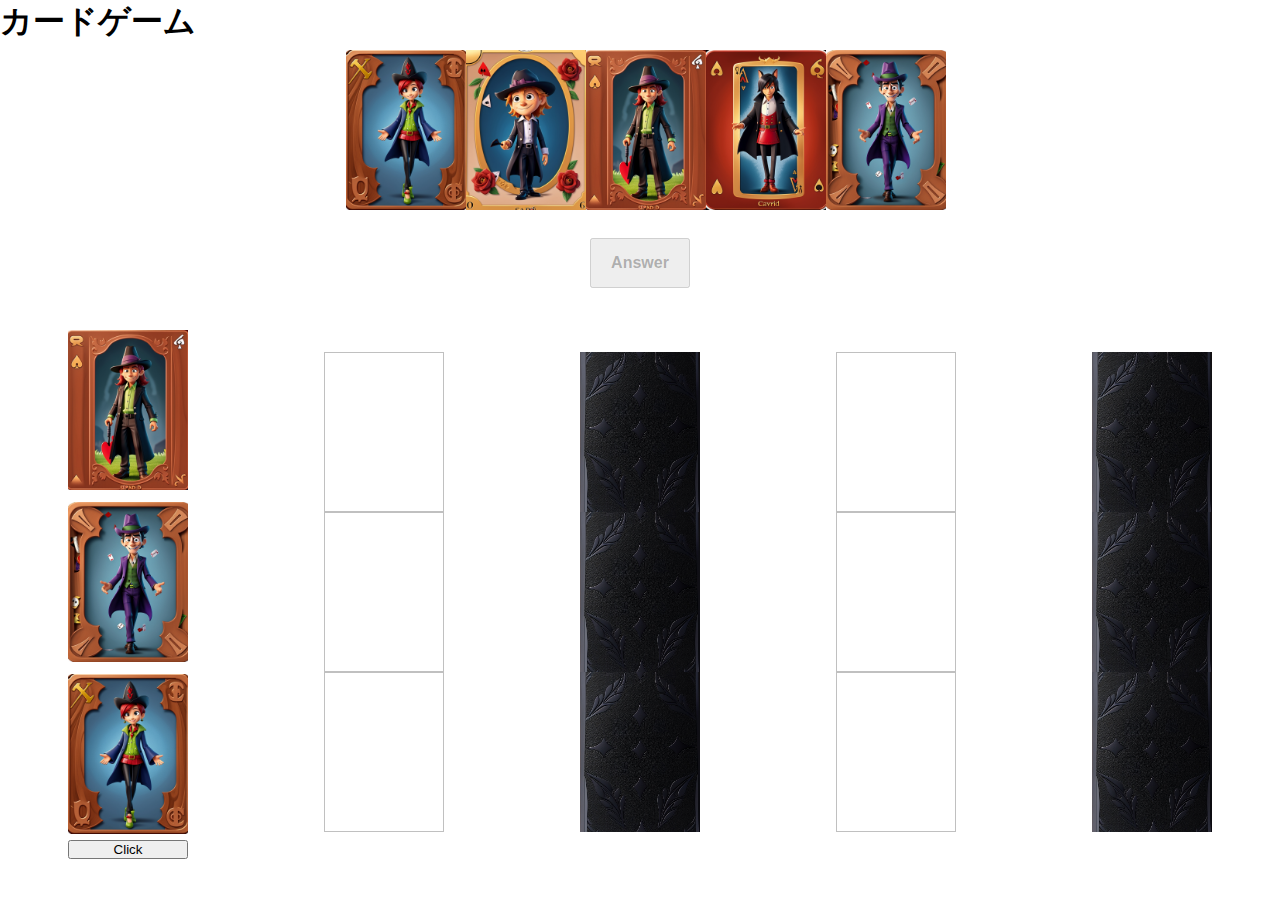
==== FiveOne/index.html @ ff5e8ed1 "Add files via upload" ====
<!DOCTYPE html>
<html lang="ja">

<head>
    <meta charset="UTF-8">
    <meta name="viewport" content="width=device-width, initial-scale=1.0">
    <link rel="stylesheet" href="css/style.css">
    <title>カードゲーム</title>
</head>

<body>
    <h1>カードゲーム</h1>
    <div id="answer" class="flex center">
        <label for="A"><input type="radio" name="answer" id="A"><img src="img/A.jpg" alt="A"></label>
        <label for="B"><input type="radio" name="answer" id="B"><img src="img/B.jpg" alt="B"></label>
        <label for="C"><input type="radio" name="answer" id="C"><img src="img/C.jpg" alt="C"></label>
        <label for="D"><input type="radio" name="answer" id="D"><img src="img/D.jpg" alt="D"></label>
        <label for="J"><input type="radio" name="answer" id="J"><img src="img/J.jpg" alt="J"></label>
    </div>
    <!-- <img src="img/B.jpg" alt="B"> -->
    <!-- <img src="img/C.jpg" alt="C"> -->
    <!-- <img src="img/D.jpg" alt="D"> -->
    <!-- <img src="img/J.jpg" alt="J"> -->
    <!-- <img src="img/back.jpg" alt="back"> -->
    <br>
    <input id="answerbutton" type="button" value="Answer" onclick="answercheck()" />
    <span></span>
    <br><br>
    <div class="flex around">
        <div id="owncard" class="flex column">
            <label for="first" class="flex center"><input type="checkbox" id="first" name="option" value="value1"><img
                    src="img/A.jpg" alt="A"></label>
            <label for="second" class="flex center"><input type="checkbox" id="second" name="option" value="value2"><img
                    src="img/B.jpg" alt="B"></label>
            <label for="third" class="flex center"><input type="checkbox" id="third" name="option" value="value3"><img
                    src="img/C.jpg" alt="C"></label>
            <input id="throw" type="button" value="Click" onclick="getSelectedValues()" />
        </div>
        <div id="throwaway" class="flex column center">
            <img>
            <img>
            <img>
        </div>
        <div id="answercard" class="flex column center">
            <img src="img/back.jpg" alt="back">
            <img src="img/back.jpg" alt="back">
            <img src="img/back.jpg" alt="back">
        </div>
        <div id="aithrowaway" class="flex column center">
            <img>
            <img>
            <img>
        </div>
        <div class="flex column center">
            <img src="img/back.jpg" alt="back">
            <img src="img/back.jpg" alt="back">
            <img src="img/back.jpg" alt="back">
        </div>
    </div>
    <script src="js/script.js"></script>
</body>

</html>
---- FiveOne/css/style.css ----
* {
    margin: 0;
    padding: 0;
    /* outline: 2px solid #000; */
}

/* label {
    padding: 10%;
} */

/* input[type=checkbox]:checked ~ label{ */
input[type=checkbox]:checked~img {
    background-color: #f41f98;
}

input[type=radio]:checked~img {
    background-color: #390ec7;
}

input[type=checkbox] {
    display: none;
}

input[type=radio] {
    display: none;
}

#answerbutton{
    font-size: 16px;
    font-weight: bold;
    display: block;
    margin-inline: auto;
    width: 100px;
    height: 50px;
}

img {
    width: 120px;
    height: 160px;
    object-fit: cover;
}

#answer img {
    padding: 5%;
}

#owncard img {
    padding: 5%;
}

.flex {
    display: flex;
}

.center {
    align-items: center;
    justify-content: center;
}

.around {
    justify-content: space-around;
}

.column {
    flex-flow: column;
}

@media screen and (max-width: 480px) {
    img {
        width: 50px;
        height: 100px;
        object-fit: cover;
    }
}
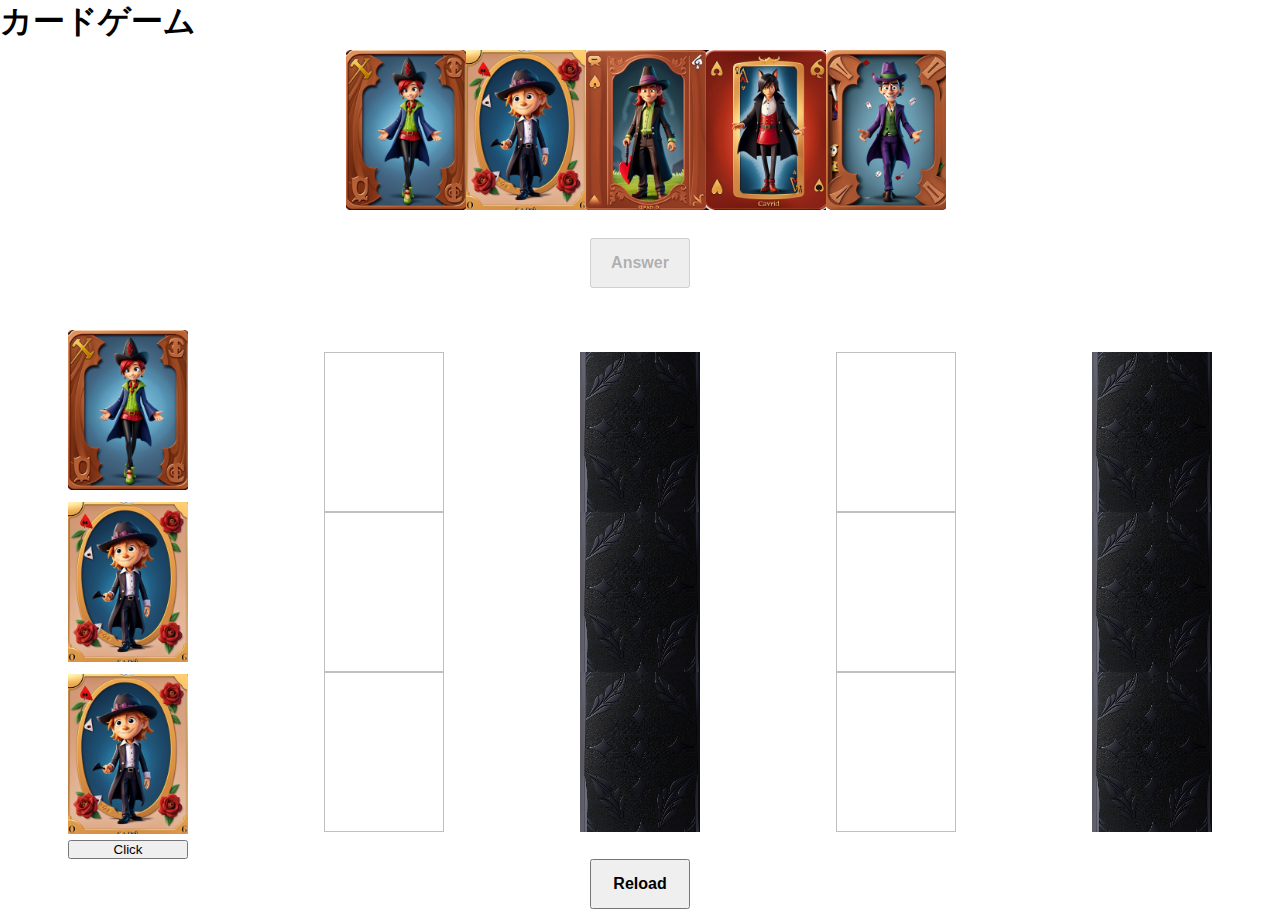
==== commit 847986f3: "Add files via upload" ====
--- a/FiveOne/index.html
+++ b/FiveOne/index.html
@@ -57,6 +57,7 @@
             <img src="img/back.jpg" alt="back">
         </div>
     </div>
+    <input type="button" value="Reload" onclick="window.location.reload();" />
     <script src="js/script.js"></script>
 </body>
 
--- a/FiveOne/css/style.css
+++ b/FiveOne/css/style.css
@@ -25,7 +25,7 @@
     display: none;
 }
 
-#answerbutton{
+input[type=button]:not([id="throw"]){
     font-size: 16px;
     font-weight: bold;
     display: block;
@@ -46,6 +46,11 @@
 
 #owncard img {
     padding: 5%;
+}
+
+span{
+    display: block;
+    text-align: center;
 }
 
 .flex {
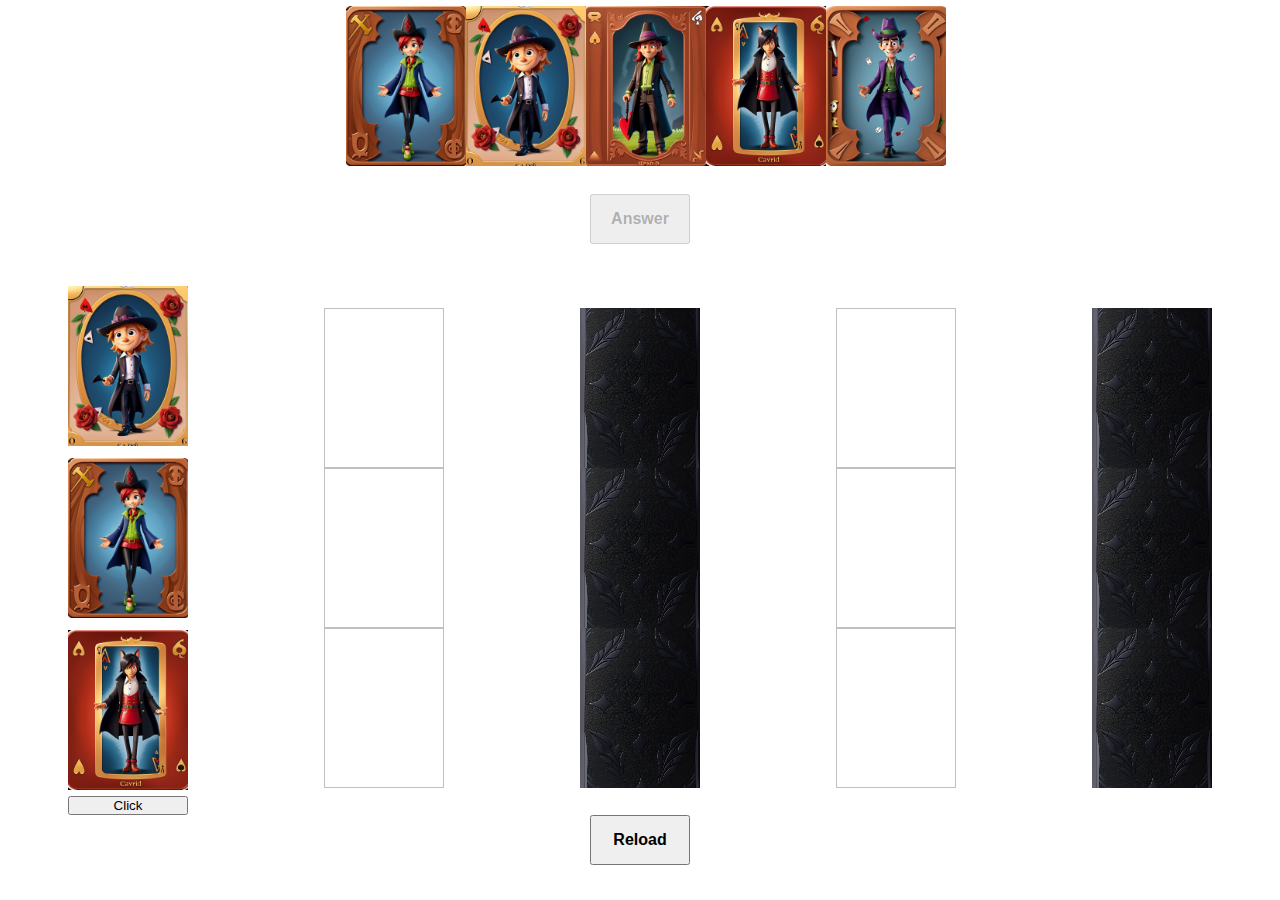
==== commit 1a3cc26a: "Add files via upload" ====
--- a/FiveOne/index.html
+++ b/FiveOne/index.html
@@ -9,7 +9,7 @@
 </head>
 
 <body>
-    <h1>カードゲーム</h1>
+    <!-- <h1>カードゲーム</h1> -->
     <div id="answer" class="flex center">
         <label for="A"><input type="radio" name="answer" id="A"><img src="img/A.jpg" alt="A"></label>
         <label for="B"><input type="radio" name="answer" id="B"><img src="img/B.jpg" alt="B"></label>
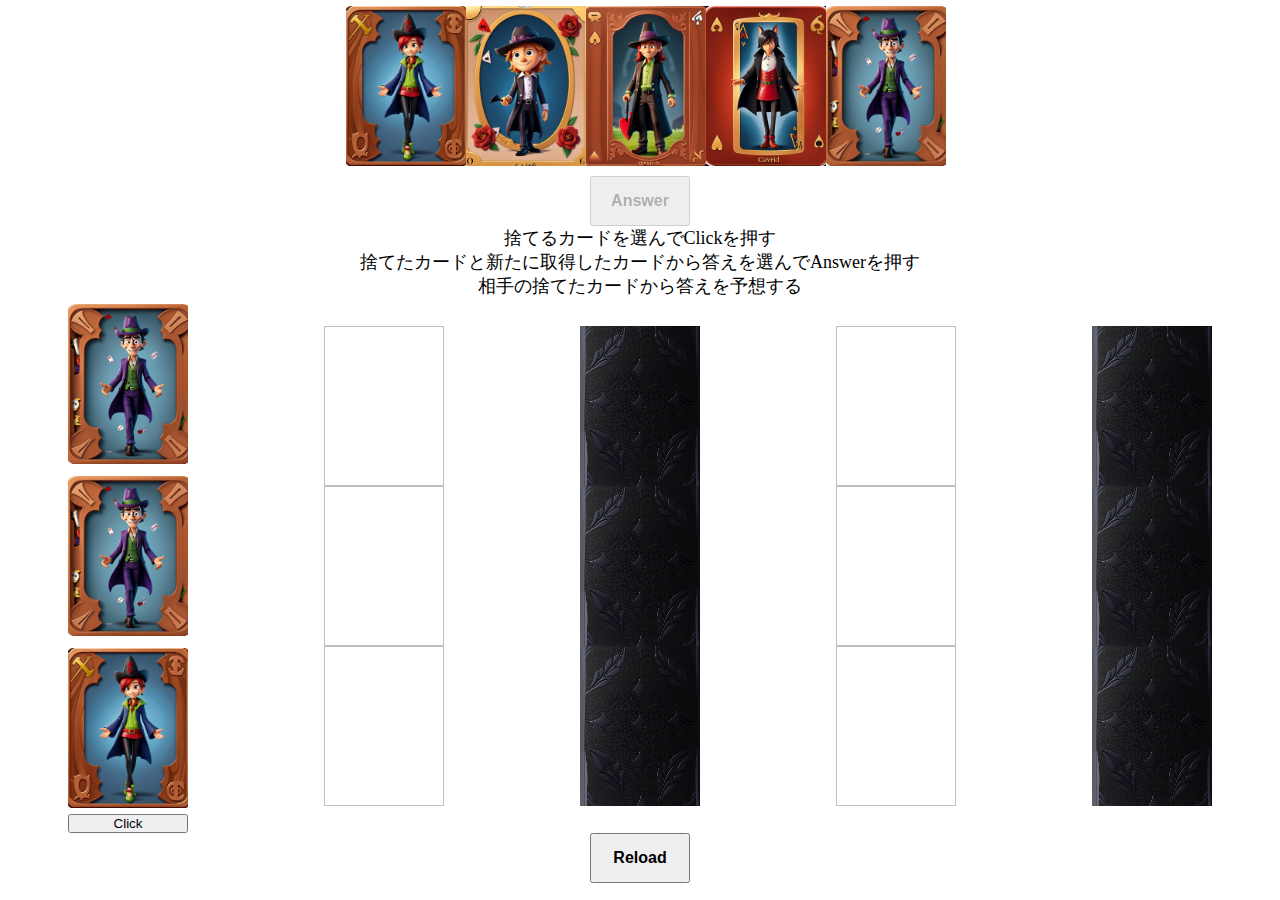
==== commit 42b9b6d2: "Add files via upload" ====
--- a/FiveOne/index.html
+++ b/FiveOne/index.html
@@ -20,12 +20,14 @@
     <!-- <img src="img/B.jpg" alt="B"> -->
     <!-- <img src="img/C.jpg" alt="C"> -->
     <!-- <img src="img/D.jpg" alt="D"> -->
-    <!-- <img src="img/J.jpg" alt="J"> -->
+    <!-- <img src="img/J.jpg" alt="J">-->
     <!-- <img src="img/back.jpg" alt="back"> -->
-    <br>
+    <!-- <br> -->
     <input id="answerbutton" type="button" value="Answer" onclick="answercheck()" />
-    <span></span>
-    <br><br>
+    <span>捨てるカードを選んでClickを押す</span>
+    <span>捨てたカードと新たに取得したカードから答えを選んでAnswerを押す</span>
+    <span>相手の捨てたカードから答えを予想する</span>
+    <!-- <br> -->
     <div class="flex around">
         <div id="owncard" class="flex column">
             <label for="first" class="flex center"><input type="checkbox" id="first" name="option" value="value1"><img
--- a/FiveOne/css/style.css
+++ b/FiveOne/css/style.css
@@ -25,7 +25,7 @@
     display: none;
 }
 
-input[type=button]:not([id="throw"]){
+input[type=button]:not([id="throw"]) {
     font-size: 16px;
     font-weight: bold;
     display: block;
@@ -48,7 +48,8 @@
     padding: 5%;
 }
 
-span{
+span {
+    font-size: 18px;
     display: block;
     text-align: center;
 }
@@ -76,4 +77,8 @@
         height: 100px;
         object-fit: cover;
     }
+
+    span {
+        font-size: 12px;
+    }
 }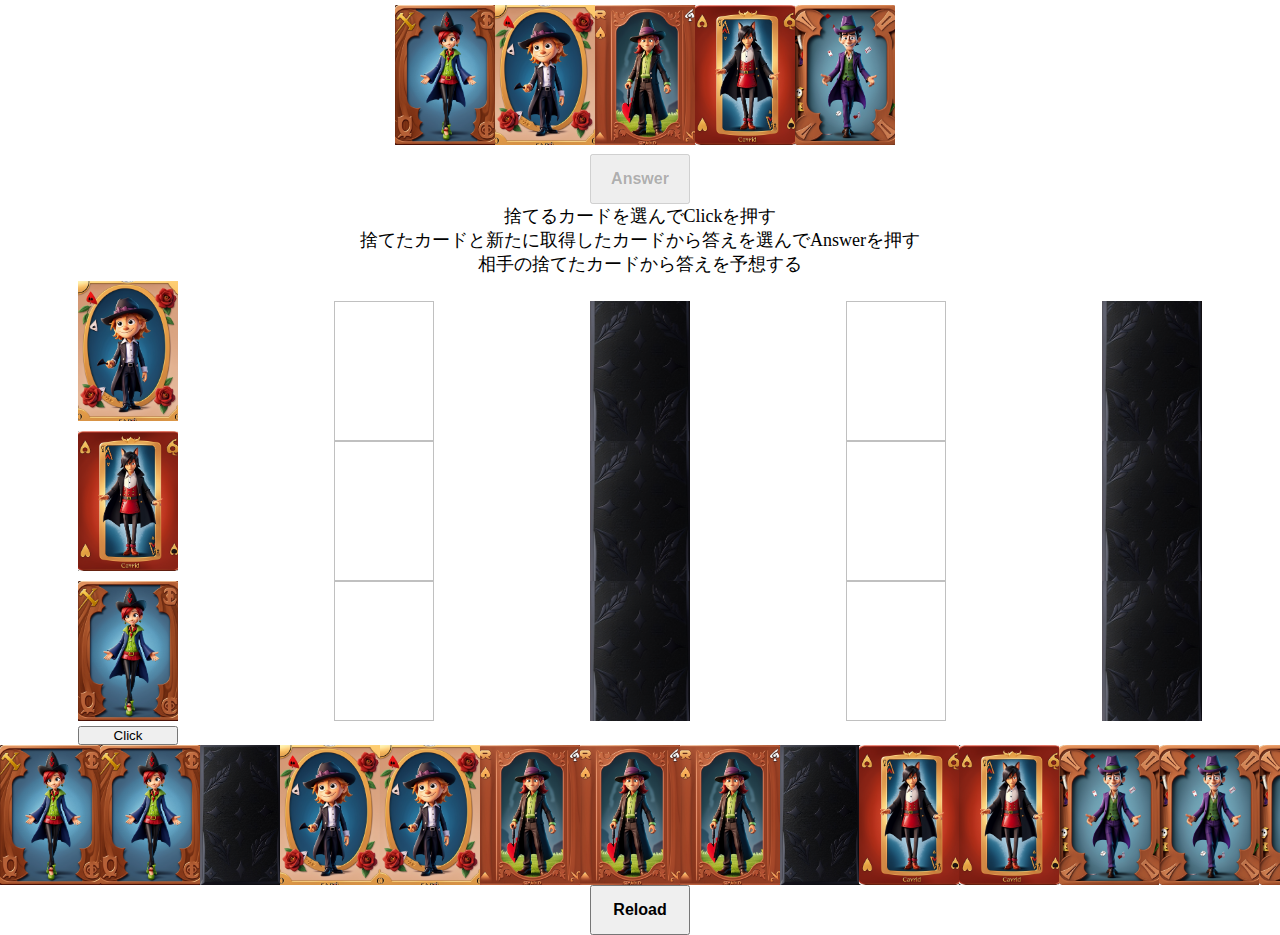
==== commit 70453903: "Add files via upload" ====
--- a/FiveOne/index.html
+++ b/FiveOne/index.html
@@ -59,6 +59,25 @@
             <img src="img/back.jpg" alt="back">
         </div>
     </div>
+    <div id="rest" class="flex center">
+        <img src="img/back.jpg" alt="back">
+        <img src="img/back.jpg" alt="back">
+        <img src="img/back.jpg" alt="back">
+        <img src="img/back.jpg" alt="back">
+        <img src="img/back.jpg" alt="back">
+        <img src="img/back.jpg" alt="back">
+        <img src="img/back.jpg" alt="back">
+        <img src="img/back.jpg" alt="back">
+        <img src="img/back.jpg" alt="back">
+        <img src="img/back.jpg" alt="back">
+        <img src="img/back.jpg" alt="back">
+        <img src="img/back.jpg" alt="back">
+        <img src="img/back.jpg" alt="back">
+        <img src="img/back.jpg" alt="back">
+        <img src="img/back.jpg" alt="back">
+    </div>
+
+
     <input type="button" value="Reload" onclick="window.location.reload();" />
     <script src="js/script.js"></script>
 </body>
--- a/FiveOne/css/style.css
+++ b/FiveOne/css/style.css
@@ -35,8 +35,8 @@
 }
 
 img {
-    width: 120px;
-    height: 160px;
+    width: 100px;
+    height: 140px;
     object-fit: cover;
 }
 
